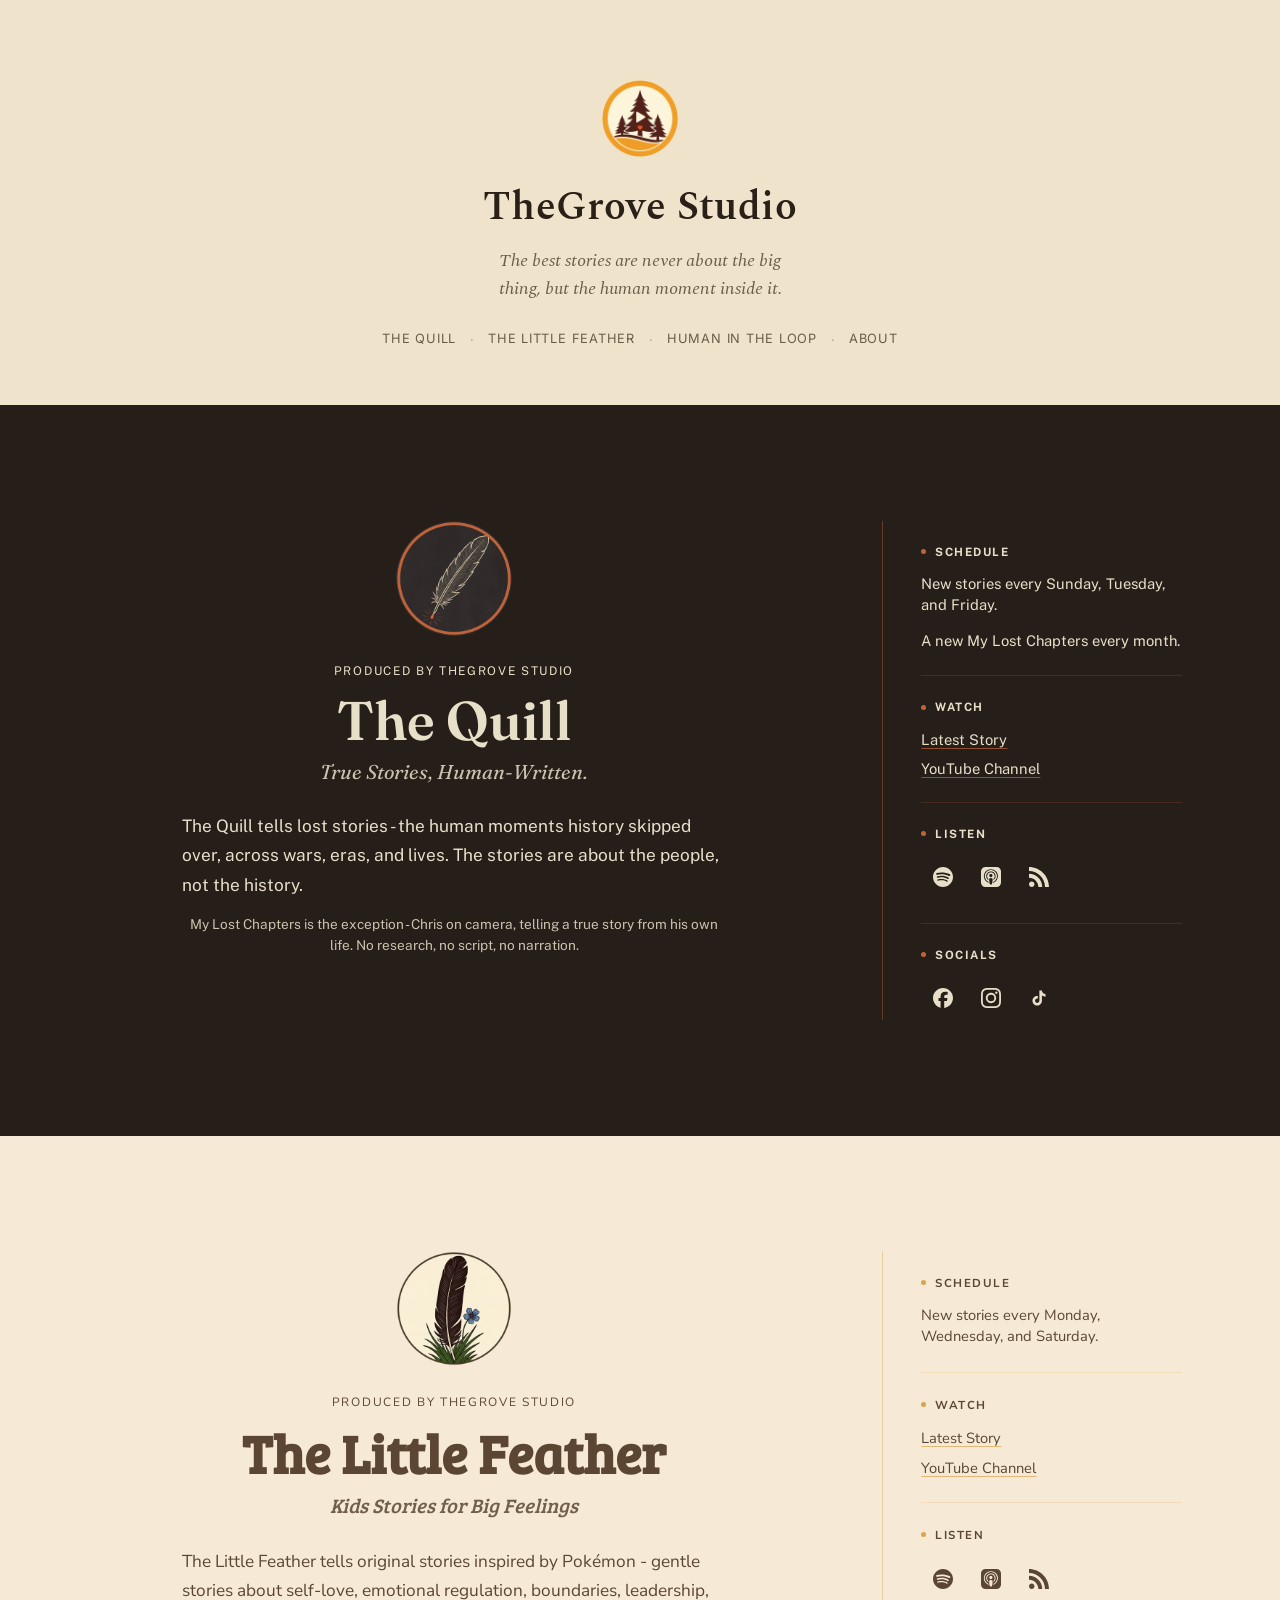
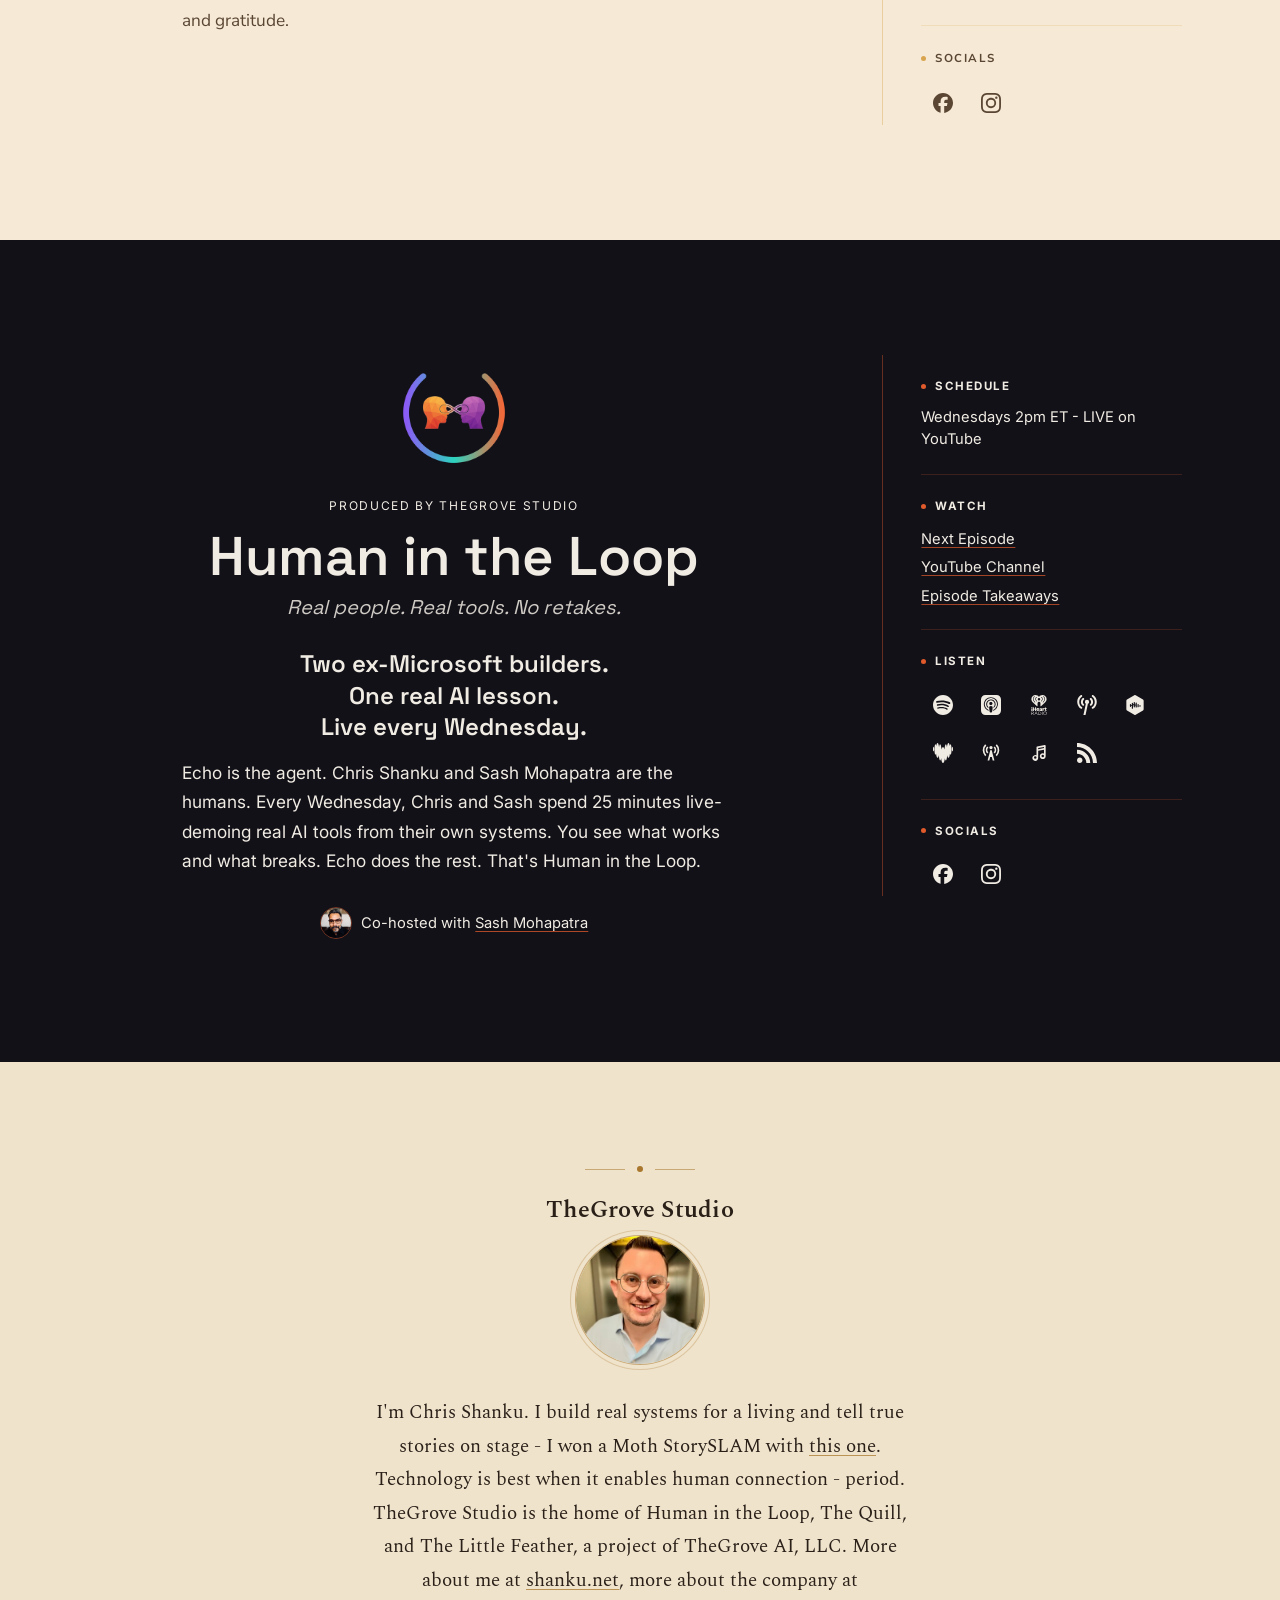
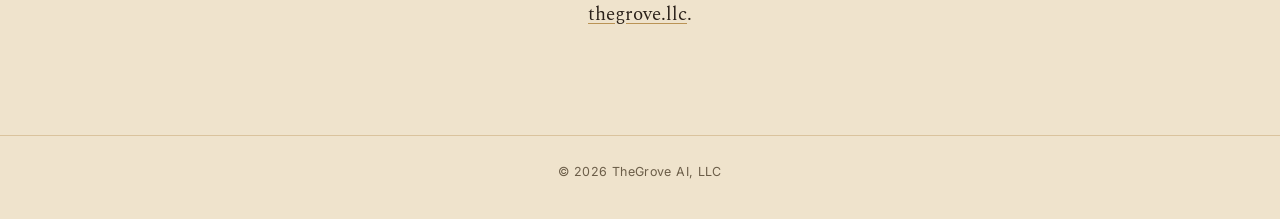
==== index.html @ 8dbd6f95 "fix: resolve every path correctly on both hosts, and 404 when nothing matches Cloudflare Pages answe" ====
<!doctype html>
<!--
  GENERATED FILE - DO NOT EDIT DIRECTLY.
  Source of truth is content/channels.json + content/icons.json + css/.
  Regenerate with:  python3 scripts/render.py
  Hand edits here are silently destroyed on the next generator run.
-->
<html lang="en">
<head>
<meta charset="UTF-8">
<title>TheGrove Studio</title>
<link rel="canonical" href="https://thegrove.media/">
<meta name="description" content="TheGrove Studio - The Quill, The Little Feather, and Human in the Loop.">
<meta name="viewport" content="width=device-width, initial-scale=1">
<meta property="og:title" content="TheGrove Studio">
<meta property="og:description" content="TheGrove Studio - The Quill, The Little Feather, and Human in the Loop.">
<meta property="og:image" content="https://thegrove.media/assets/og-image.png">
<meta property="og:url" content="https://thegrove.media/">
<meta property="og:type" content="website">
<meta name="twitter:card" content="summary_large_image">
<meta name="twitter:image" content="https://thegrove.media/assets/og-image.png">
<meta name="x-thegrove-media-source-sha256" content="802b47bfc1ca21426bce5581ca80a7a4dd0de98b0e58695c48193664c63eefb7">
<link rel="icon" type="image/png" href="assets/thegrove-media-badge.png?v=755b16ef">
<link rel="preconnect" href="https://fonts.googleapis.com">
<link rel="preconnect" href="https://fonts.gstatic.com" crossorigin>
<link href="https://fonts.googleapis.com/css2?family=Fraunces:ital,opsz,wght@0,9..144,400;0,9..144,500;0,9..144,600;1,9..144,400&family=Public+Sans:wght@400;500;600&family=Bree+Serif&family=Nunito+Sans:wght@400;600;700&family=Space+Grotesk:wght@400;500;600;700&family=Inter:wght@400;500;600&family=Spectral:ital,wght@0,400;0,500;0,600;1,400;1,500&display=swap" rel="stylesheet">
<link rel="stylesheet" href="css/tokens.css?v=ec3cfaac">
<link rel="stylesheet" href="css/site.css?v=0ee4868e">
</head>
<body>

<a class="skip-link" href="#the-quill">Skip to shows</a>
<div class="page">
  <header class="masthead">
    <div class="masthead-inner">
      <img class="badge" src="assets/thegrove-media-badge.png?v=755b16ef" alt="TheGrove Studio badge" width="84" height="84" loading="eager">
      <h1 class="wordmark">TheGrove Studio</h1>
      <p class="studio-tagline">The best stories are never about the big thing, but the human moment inside it.</p>
      <nav class="masthead-nav" aria-label="Shows on this page">
        <a href="#the-quill">The Quill</a><span aria-hidden="true">&middot;</span><a href="#the-little-feather">The Little Feather</a><span aria-hidden="true">&middot;</span><a href="#human-in-the-loop">Human in the Loop</a><span aria-hidden="true">&middot;</span><a href="#about">About</a>
      </nav>
    </div>
  </header>
  <main>
<svg aria-hidden="true" style="position:absolute;width:0;height:0;overflow:hidden;" focusable="false">
  <symbol id="icon-spotify" viewBox="0 0 24 24"><path d="M12 0C5.4 0 0 5.4 0 12s5.4 12 12 12 12-5.4 12-12S18.66 0 12 0zm5.521 17.34c-.24.359-.66.48-1.021.24-2.82-1.74-6.36-2.101-10.561-1.141-.418.122-.779-.179-.899-.539-.12-.421.18-.78.54-.9 4.56-1.021 8.52-.6 11.64 1.32.42.18.479.659.301 1.02zm1.44-3.3c-.301.42-.841.6-1.262.3-3.239-1.98-8.159-2.58-11.939-1.38-.479.12-1.02-.12-1.14-.6-.12-.48.12-1.021.6-1.141C9.6 9.9 15 10.561 18.72 12.84c.361.181.54.78.241 1.2zm.12-3.36C15.24 8.4 8.82 8.16 5.16 9.301c-.6.179-1.2-.181-1.38-.721-.18-.601.18-1.2.72-1.381 4.26-1.26 11.28-1.02 15.721 1.621.539.3.719 1.02.419 1.56-.299.421-1.02.599-1.559.3z"/></symbol>
  <symbol id="icon-apple-podcasts" viewBox="0 0 24 24"><path d="M5.34 0A5.328 5.328 0 000 5.34v13.32A5.328 5.328 0 005.34 24h13.32A5.328 5.328 0 0024 18.66V5.34A5.328 5.328 0 0018.66 0zm6.525 2.568c2.336 0 4.448.902 6.056 2.587 1.224 1.272 1.912 2.619 2.264 4.392.12.59.12 2.2.007 2.864a8.506 8.506 0 01-3.24 5.296c-.608.46-2.096 1.261-2.336 1.261-.088 0-.096-.091-.056-.46.072-.592.144-.715.48-.856.536-.224 1.448-.874 2.008-1.435a7.644 7.644 0 002.008-3.536c.208-.824.184-2.656-.048-3.504-.728-2.696-2.928-4.792-5.624-5.352-.784-.16-2.208-.16-3 0-2.728.56-4.984 2.76-5.672 5.528-.184.752-.184 2.584 0 3.336.456 1.832 1.64 3.512 3.192 4.512.304.2.672.408.824.472.336.144.408.264.472.856.04.36.03.464-.056.464-.056 0-.464-.176-.896-.384l-.04-.03c-2.472-1.216-4.056-3.274-4.632-6.012-.144-.706-.168-2.392-.03-3.04.36-1.74 1.048-3.1 2.192-4.304 1.648-1.737 3.768-2.656 6.128-2.656zm.134 2.81c.409.004.803.04 1.106.106 2.784.62 4.76 3.408 4.376 6.174-.152 1.114-.536 2.03-1.216 2.88-.336.43-1.152 1.15-1.296 1.15-.023 0-.048-.272-.048-.603v-.605l.416-.496c1.568-1.878 1.456-4.502-.256-6.224-.664-.67-1.432-1.064-2.424-1.246-.64-.118-.776-.118-1.448-.008-1.02.167-1.81.562-2.512 1.256-1.72 1.704-1.832 4.342-.264 6.222l.413.496v.608c0 .336-.027.608-.06.608-.03 0-.264-.16-.512-.36l-.034-.011c-.832-.664-1.568-1.842-1.872-2.997-.184-.698-.184-2.024.008-2.72.504-1.878 1.888-3.335 3.808-4.019.41-.145 1.133-.22 1.814-.211zm-.13 2.99c.31 0 .62.06.844.178.488.253.888.745 1.04 1.259.464 1.578-1.208 2.96-2.72 2.254h-.015c-.712-.331-1.096-.956-1.104-1.77 0-.733.408-1.371 1.112-1.745.224-.117.534-.176.844-.176zm-.011 4.728c.988-.004 1.706.349 1.97.97.198.464.124 1.932-.218 4.302-.232 1.656-.36 2.074-.68 2.356-.44.39-1.064.498-1.656.288h-.003c-.716-.257-.87-.605-1.164-2.644-.341-2.37-.416-3.838-.218-4.302.262-.616.974-.966 1.97-.97z"/></symbol>
  <symbol id="icon-iheartradio" viewBox="0 0 24 24"><path d="M4.403 21.983c.597 0 1.023-.306 1.023-.817v-.012c0-.489-.375-.784-1.017-.784H3.182v1.613zm-1.67-1.8c0-.125.102-.228.221-.228h1.489c.488 0 .88.148 1.13.398.193.193.307.472.307.784v.011c0 .654-.443 1.034-1.062 1.154l.988 1.272c.046.051.074.102.074.164 0 .12-.114.222-.227.222-.091 0-.16-.05-.21-.12l-1.12-1.453H3.183v1.346a.228.228 0 01-.228.227.227.227 0 01-.221-.227v-3.55m6.674 2.29l-.914-2.035-.915 2.034zm-2.812 1.164l1.614-3.528c.056-.125.142-.2.284-.2h.022c.137 0 .228.075.279.2l1.613 3.522a.31.31 0 01.029.113c0 .12-.097.216-.216.216-.108 0-.182-.074-.222-.165l-.415-.914H7.402l-.415.926c-.04.097-.113.153-.216.153a.204.204 0 01-.204-.204.26.26 0 01.028-.12m6.078-.118c1.005 0 1.647-.682 1.647-1.563v-.011c0-.88-.642-1.574-1.647-1.574h-.932v3.148zm-1.38-3.335c0-.125.102-.228.221-.228h1.16c1.249 0 2.112.858 2.112 1.977v.012c0 1.119-.863 1.988-2.113 1.988h-1.159a.226.226 0 01-.221-.227v-3.522m4.481-.029c0-.124.103-.227.222-.227.125 0 .227.103.227.227v3.579a.228.228 0 01-.227.227.227.227 0 01-.222-.227v-3.579m5.027 1.801v-.011c0-.904-.659-1.642-1.568-1.642s-1.556.727-1.556 1.63v.012c0 .903.659 1.642 1.567 1.642.91 0 1.557-.728 1.557-1.631zm-3.59 0v-.011c0-1.097.824-2.057 2.033-2.057 1.21 0 2.023.949 2.023 2.045v.012c0 1.096-.824 2.056-2.034 2.056s-2.022-.949-2.022-2.045m2.03-17.192c0 1.397-.754 2.773-2.242 4.092a.345.345 0 01-.458-.517c1.333-1.182 2.01-2.385 2.01-3.575v-.016c0-.966-.606-2.103-1.38-2.588a.345.345 0 11.367-.586c.97.61 1.703 1.974 1.703 3.174zM14.76 7.677a.345.345 0 11-.337-.602c.799-.448 1.336-1.318 1.339-2.167a2.096 2.096 0 00-1.124-1.855.345.345 0 11.321-.611 2.785 2.785 0 011.493 2.46v.011c-.004 1.09-.683 2.199-1.692 2.764zm-2.772-1.015a1.498 1.498 0 11.001-2.997 1.498 1.498 0 01-.001 2.997zm-2.303.882a.345.345 0 01-.47.133c-1.009-.565-1.688-1.674-1.692-2.764v-.01a2.785 2.785 0 011.493-2.461.346.346 0 01.321.611 2.096 2.096 0 00-1.124 1.855c.003.849.54 1.719 1.34 2.166a.345.345 0 01.132.47zM7.464 8.825a.344.344 0 01-.488.03C5.49 7.536 4.734 6.16 4.734 4.763v-.016c0-1.2.732-2.564 1.703-3.174a.346.346 0 01.367.586c-.774.485-1.38 1.622-1.38 2.588v.016c0 1.19.677 2.393 2.01 3.575a.345.345 0 01.03.487zM16.152 0c-1.727 0-3.27.915-4.164 2.252C11.094.915 9.55 0 7.823 0A4.982 4.982 0 002.84 4.983c0 1.746 1.106 3.005 2.261 4.17l4.518 4.272a.371.371 0 00.626-.27V9.827c0-.963.78-1.743 1.743-1.745a1.745 1.745 0 011.742 1.745v3.328c0 .326.39.493.626.27l4.518-4.272c1.155-1.165 2.261-2.424 2.261-4.17A4.982 4.982 0 0016.152 0M4.582 14.766h1.194v1.612h1.532v-1.612H8.5v4.307H7.308v-1.637H5.776v1.637H4.582v-4.307m6.527 2.353a.563.563 0 00-.578-.587c-.308 0-.55.238-.578.587zm-2.264.305v-.012c0-.972.696-1.741 1.68-1.741 1.15 0 1.68.842 1.68 1.82 0 .075 0 .16-.007.24H9.971c.093.364.357.549.72.549.277 0 .498-.105.738-.34l.647.536c-.32.406-.782.677-1.447.677-1.045 0-1.784-.695-1.784-1.729m7.29-1.68h1.17v.67c.19-.454.498-.75 1.051-.725v1.23h-.098c-.609 0-.954.351-.954 1.12v1.034h-1.168v-3.329m2.95 2.295v-1.353h-.393v-.942h.393v-.842h1.17v.842h.775v.942h-.775v1.126c0 .234.105.332.32.332.153 0 .301-.043.442-.11v.916c-.209.117-.485.19-.812.19-.7 0-1.12-.307-1.12-1.1m-15.65-3.584a.62.62 0 100 1.24.62.62 0 000-1.24m10.502 3.952c-.303.013-.483-.161-.483-.371 0-.203.16-.307.454-.307h.667v.036c-.004.137-.06.617-.638.642zm1.746-1.008c0-1.033-.739-1.729-1.784-1.729-.665 0-1.126.271-1.447.677l.647.536c.24-.234.461-.34.738-.34.359 0 .621.182.716.537l.001.025-.77.003c-.956.013-1.458.37-1.458 1.045 0 .65.464.999 1.262.999.432 0 .764-.17.987-.401v.32h1.106v-1.628l.002-.032V17.4M3.458 15.99h-.043a.61.61 0 00-.61.61v2.474h1.263v-2.474a.61.61 0 00-.61-.61"/></symbol>
  <symbol id="icon-podcast-index" viewBox="0 0 24 24"><path d="M5.0056.0056c-.2362.0208-.4667.1034-.6462.2366C1.7274 2.2537.1728 4.9759.2924 8.289c.1197 3.1949 1.6743 6.2709 4.067 8.0458.2393.1183.4795.2366.7188.2366.3589 0 .7172-.1182.9564-.4732.4786-.5917.3594-1.3013-.2388-1.6563-1.9142-1.3016-3.1105-3.7863-3.1105-6.1529 0-2.4848 1.0767-4.6157 3.1105-6.154.5982-.355.5977-1.183.2388-1.6562-.2243-.3698-.6353-.508-1.029-.4732Zm13.7533 0c-.314.0295-.613.1774-.7924.4732-.3589.4733-.3593 1.3012.2389 1.6562 2.0338 1.5383 3.1105 3.6692 3.1105 6.154 0 2.3666-1.1964 4.8513-3.1105 6.153-.5982.355-.7174 1.0645-.2389 1.6562.2393.355.5987.4732.9576.4732.2393 0 .4784-.1183.7176-.2366 2.5124-1.775 4.067-4.851 4.067-8.0458.1077-3.3131-1.435-6.0353-4.067-8.0468-.2392-.1775-.5687-.2662-.8828-.2366ZM16.4944 3.558c-.3065.0118-.609.1395-.8303.3761-.4546.4733-.4183 1.2307.0602 1.6686 1.5314 1.408 1.6627 3.7978-.0122 5.3716-.4666.4615-.4904 1.2075-.0357 1.6808.4546.4733 1.2078.4965 1.6863.0469 2.7158-2.5559 2.4881-6.5196-.0122-8.827-.2393-.2248-.5495-.3288-.856-.317zm-8.9933.0067c-.305-.0118-.6167.0914-.856.3103-2.5004 2.3074-2.7269 6.2711-.0111 8.827.4785.4496 1.2317.4264 1.6863-.0469.4547-.4733.4306-1.2189-.048-1.6685-1.6749-1.5738-1.5316-3.9647-.0122-5.3728.4785-.4496.5148-1.194.0602-1.6674-.2153-.2426-.514-.3699-.8192-.3817Zm4.499 2.1496a2.5714 2.5714 0 0 0-2.5715 2.5714 2.5714 2.5714 0 0 0 1.193 2.1696L7.7144 24h2.5246l2.8772-13.4018a2.5714 2.5714 0 0 0 1.4553-2.3125A2.5714 2.5714 0 0 0 12 5.7143Z"/></symbol>
  <symbol id="icon-castbox" viewBox="0 0 24 24"><path d="M12 0c-.29 0-.58.068-.812.206L2.417 5.392c-.46.272-.804.875-.804 1.408v10.4c0 .533.344 1.135.804 1.407l8.77 5.187c.465.275 1.162.275 1.626 0l8.77-5.187c.46-.272.804-.874.804-1.407V6.8c0-.533-.344-1.136-.804-1.408L12.813.206A1.618 1.618 0 0012 0zm-.85 8.304c.394 0 .714.303.714.676v2.224c0 .207.191.375.427.375s.428-.168.428-.375V9.57c0-.373.32-.675.713-.675.394 0 .712.302.712.675v4.713c0 .374-.318.676-.712.676-.394 0-.713-.302-.713-.676v-1.31c0-.206-.192-.374-.428-.374s-.427.168-.427.374v1.226c0 .374-.32.676-.713.676-.394 0-.713-.302-.713-.676v-1.667c0-.207-.192-.375-.428-.375-.235 0-.427.168-.427.375v3.31c0 .373-.319.676-.712.676-.394 0-.713-.303-.713-.676v-2.427c0-.206-.191-.374-.428-.374-.235 0-.427.168-.427.374v.178a.71.71 0 01-.712.708.71.71 0 01-.713-.708v-2.123a.71.71 0 01.713-.708.71.71 0 01.712.708v.178c0 .206.192.373.427.373.237 0 .428-.167.428-.373v-1.53c0-.374.32-.676.713-.676.393 0 .712.303.712.676v.646c0 .206.192.374.427.374.236 0 .428-.168.428-.374V8.98c0-.373.319-.676.713-.676zm4.562 2.416c.393 0 .713.302.713.676v2.691c0 .374-.32.676-.713.676-.394 0-.712-.303-.712-.676v-2.691c0-.374.319-.676.712-.676zm2.28 1.368c.395 0 .713.303.713.676v.67c0 .374-.318.676-.712.676-.394 0-.713-.302-.713-.675v-.67c0-.374.32-.677.713-.677Z"/></symbol>
  <symbol id="icon-deezer" viewBox="0 0 24 24"><path d="M.693 10.024c.381 0 .693-1.256.693-2.807 0-1.55-.312-2.807-.693-2.807C.312 4.41 0 5.666 0 7.217s.312 2.808.693 2.808ZM21.038 1.56c-.364 0-.684.805-.91 2.096C19.765 1.446 19.184 0 18.526 0c-.78 0-1.464 2.036-1.784 5-.312-2.158-.788-3.536-1.325-3.536-.745 0-1.386 2.704-1.62 6.472-.442-1.932-1.083-3.145-1.793-3.145s-1.35 1.213-1.793 3.145c-.242-3.76-.874-6.463-1.628-6.463-.537 0-1.013 1.378-1.325 3.535C6.938 2.036 6.262 0 5.474 0c-.658 0-1.247 1.447-1.602 3.665-.217-1.291-.546-2.105-.91-2.105-.675 0-1.221 2.807-1.221 6.272 0 3.466.546 6.273 1.221 6.273.277 0 .537-.476.736-1.273.32 2.928.996 4.938 1.776 4.938.606 0 1.143-1.204 1.507-3.11.251 3.622.875 6.195 1.602 6.195.46 0 .875-1.023 1.187-2.677C10.142 21.6 11 24 12.004 24c1.005 0 1.863-2.4 2.235-5.822.312 1.654.727 2.677 1.186 2.677.728 0 1.352-2.573 1.603-6.195.364 1.906.9 3.11 1.507 3.11.78 0 1.455-2.01 1.775-4.938.208.797.46 1.273.737 1.273.675 0 1.22-2.807 1.22-6.273-.008-3.457-.553-6.272-1.23-6.272ZM23.307 10.024c.381 0 .693-1.256.693-2.807 0-1.55-.312-2.807-.693-2.807-.381 0-.693 1.256-.693 2.807s.312 2.808.693 2.808Z"/></symbol>
  <symbol id="icon-rss" viewBox="0 0 24 24"><path d="M19.199 24C19.199 13.467 10.533 4.8 0 4.8V0c13.165 0 24 10.835 24 24h-4.801zM3.291 17.415c1.814 0 3.293 1.479 3.293 3.295 0 1.813-1.485 3.29-3.301 3.29C1.47 24 0 22.526 0 20.71s1.475-3.294 3.291-3.295zM15.909 24h-4.665c0-6.169-5.075-11.245-11.244-11.245V8.09c8.727 0 15.909 7.184 15.909 15.91z"/></symbol>
  <symbol id="icon-facebook" viewBox="0 0 24 24"><path d="M9.101 23.691v-7.98H6.627v-3.667h2.474v-1.58c0-4.085 1.848-5.978 5.858-5.978.401 0 .955.042 1.468.103a8.68 8.68 0 0 1 1.141.195v3.325a8.623 8.623 0 0 0-.653-.036 26.805 26.805 0 0 0-.733-.009c-.707 0-1.259.096-1.675.309a1.686 1.686 0 0 0-.679.622c-.258.42-.374.995-.374 1.752v1.297h3.919l-.386 2.103-.287 1.564h-3.246v8.245C19.396 23.238 24 18.179 24 12.044c0-6.627-5.373-12-12-12s-12 5.373-12 12c0 5.628 3.874 10.35 9.101 11.647Z"/></symbol>
  <symbol id="icon-instagram" viewBox="0 0 24 24"><path d="M7.0301.084c-1.2768.0602-2.1487.264-2.911.5634-.7888.3075-1.4575.72-2.1228 1.3877-.6652.6677-1.075 1.3368-1.3802 2.127-.2954.7638-.4956 1.6365-.552 2.914-.0564 1.2775-.0689 1.6882-.0626 4.947.0062 3.2586.0206 3.6671.0825 4.9473.061 1.2765.264 2.1482.5635 2.9107.308.7889.72 1.4573 1.388 2.1228.6679.6655 1.3365 1.0743 2.1285 1.38.7632.295 1.6361.4961 2.9134.552 1.2773.056 1.6884.069 4.9462.0627 3.2578-.0062 3.668-.0207 4.9478-.0814 1.28-.0607 2.147-.2652 2.9098-.5633.7889-.3086 1.4578-.72 2.1228-1.3881.665-.6682 1.0745-1.3378 1.3795-2.1284.2957-.7632.4966-1.636.552-2.9124.056-1.2809.0692-1.6898.063-4.948-.0063-3.2583-.021-3.6668-.0817-4.9465-.0607-1.2797-.264-2.1487-.5633-2.9117-.3084-.7889-.72-1.4568-1.3876-2.1228C21.2982 1.33 20.628.9208 19.8378.6165 19.074.321 18.2017.1197 16.9244.0645 15.6471.0093 15.236-.005 11.977.0014 8.718.0076 8.31.0215 7.0301.0839m.1402 21.6932c-1.17-.0509-1.8053-.2453-2.2287-.408-.5606-.216-.96-.4771-1.3819-.895-.422-.4178-.6811-.8186-.9-1.378-.1644-.4234-.3624-1.058-.4171-2.228-.0595-1.2645-.072-1.6442-.079-4.848-.007-3.2037.0053-3.583.0607-4.848.05-1.169.2456-1.805.408-2.2282.216-.5613.4762-.96.895-1.3816.4188-.4217.8184-.6814 1.3783-.9003.423-.1651 1.0575-.3614 2.227-.4171 1.2655-.06 1.6447-.072 4.848-.079 3.2033-.007 3.5835.005 4.8495.0608 1.169.0508 1.8053.2445 2.228.408.5608.216.96.4754 1.3816.895.4217.4194.6816.8176.9005 1.3787.1653.4217.3617 1.056.4169 2.2263.0602 1.2655.0739 1.645.0796 4.848.0058 3.203-.0055 3.5834-.061 4.848-.051 1.17-.245 1.8055-.408 2.2294-.216.5604-.4763.96-.8954 1.3814-.419.4215-.8181.6811-1.3783.9-.4224.1649-1.0577.3617-2.2262.4174-1.2656.0595-1.6448.072-4.8493.079-3.2045.007-3.5825-.006-4.848-.0608M16.953 5.5864A1.44 1.44 0 1 0 18.39 4.144a1.44 1.44 0 0 0-1.437 1.4424M5.8385 12.012c.0067 3.4032 2.7706 6.1557 6.173 6.1493 3.4026-.0065 6.157-2.7701 6.1506-6.1733-.0065-3.4032-2.771-6.1565-6.174-6.1498-3.403.0067-6.156 2.771-6.1496 6.1738M8 12.0077a4 4 0 1 1 4.008 3.9921A3.9996 3.9996 0 0 1 8 12.0077"/></symbol>
  <symbol id="icon-youtube" viewBox="0 0 24 24"><path d="M23.498 6.186a3.016 3.016 0 0 0-2.122-2.136C19.505 3.545 12 3.545 12 3.545s-7.505 0-9.377.505A3.017 3.017 0 0 0 .502 6.186C0 8.07 0 12 0 12s0 3.93.502 5.814a3.016 3.016 0 0 0 2.122 2.136c1.871.505 9.376.505 9.376.505s7.505 0 9.377-.505a3.015 3.015 0 0 0 2.122-2.136C24 15.93 24 12 24 12s0-3.93-.502-5.814zM9.545 15.568V8.432L15.818 12l-6.273 3.568z"/></symbol>
  <symbol id="icon-linkedin" viewBox="0 0 24 24"><path d="M20.447 20.452h-3.554v-5.569c0-1.328-.027-3.037-1.852-3.037-1.853 0-2.136 1.445-2.136 2.939v5.667H9.351V9h3.414v1.561h.046c.477-.9 1.637-1.85 3.37-1.85 3.601 0 4.267 2.37 4.267 5.455v6.286zM5.337 7.433c-1.144 0-2.063-.926-2.063-2.065 0-1.138.92-2.063 2.063-2.063 1.14 0 2.064.925 2.064 2.063 0 1.139-.925 2.065-2.064 2.065zm1.782 13.019H3.555V9h3.564v11.452zM22.225 0H1.771C.792 0 0 .774 0 1.729v20.542C0 23.227.792 24 1.771 24h20.451C23.2 24 24 23.227 24 22.271V1.729C24 .774 23.2 0 22.222 0h.003z"/></symbol>
  <symbol id="icon-tunein" viewBox="0 0 24 24"><path d="M12 7.5a2 2 0 100-4 2 2 0 000 4zm-1.1 2.02L7.9 21h2.08l1.02-4.2h2l1.02 4.2h2.08l-3-11.48a2 2 0 00-1.1-1.3 2 2 0 00-1.1 1.3zM6.4 3.05 4.98 1.63a10 10 0 000 14.14L6.4 14.35a8 8 0 010-11.3zm11.2 0a8 8 0 010 11.3l1.42 1.42a10 10 0 000-14.14zM8.87 5.52 7.45 4.1a6 6 0 000 8.48l1.42-1.42a4 4 0 010-5.64zm6.26 0a4 4 0 010 5.64l1.42 1.42a6 6 0 000-8.48z"/></symbol>
  <symbol id="icon-amazon-music" viewBox="0 0 24 24"><path d="M20 3.5a1 1 0 00-1.2-.98l-9 1.8A1 1 0 009 5.3v9.53A3.5 3.5 0 1011 17.5V9.42l7-1.4v4.66a3.5 3.5 0 101.99 3.15L20 3.5zM7.5 19a1.5 1.5 0 110-3 1.5 1.5 0 010 3zm9-2a1.5 1.5 0 110-3 1.5 1.5 0 010 3zM11 7.38V6.12l7-1.4v1.26l-7 1.4z"/></symbol>
  <symbol id="icon-tiktok" viewBox="0 0 24 24"><path d="M16.6 5.82s.51.5 0 0A4.278 4.278 0 0 1 15.54 3h-3.09v12.4a2.592 2.592 0 0 1-2.59 2.5c-1.42 0-2.6-1.16-2.6-2.6c0-1.72 1.66-3.01 3.37-2.48V9.66c-3.45-.46-6.47 2.22-6.47 5.64c0 3.33 2.76 5.7 5.69 5.7c3.14 0 5.69-2.55 5.69-5.7V9.01a7.35 7.35 0 0 0 4.3 1.38V7.3s-1.88.09-3.24-1.48z"/></symbol>
</svg>
    <div class="stack">
      <section id="the-quill" class="show" style="--field:#251E19; --ink:#E8DFC9; --accent:#C2643A; --accent-rgb:194,100,58; --display:'Fraunces',serif; --body-font:'Public Sans',sans-serif;">
        <div class="chapter-inner">
          <input type="checkbox" id="disc-the-quill" class="disc">
          <div class="chapter-grid">
            <div class="chapter-main">
              <label for="disc-the-quill" class="opener">
                <span class="mark-wrap" aria-hidden="true"><img class="mark" src="assets/marks/quill-circle.png?v=d57b4d7e" alt="" width="116" height="116" loading="lazy"></span>
                <span class="eyebrow">Produced by TheGrove Studio</span>
                <span class="opener-text">
                  <span class="tile-name" role="heading" aria-level="2">The Quill</span>
                  <span class="tile-tagline">True Stories, Human-Written.</span>
                </span>
                <svg class="chevron" viewBox="0 0 20 20" fill="none" aria-hidden="true"><path d="M5 7.5 10 12.5 15 7.5" stroke="currentColor" stroke-width="1.8" stroke-linecap="round" stroke-linejoin="round"/></svg>
              </label>
              <div class="panel">
                <p class="chapter-blurb">The Quill tells lost stories - the human moments history skipped over, across wars, eras, and lives. The stories are about the people, not the history.</p><p class="extra-line">My Lost Chapters is the exception - Chris on camera, telling a true story from his own life. No research, no script, no narration.</p>
              </div>
            </div>
            <aside class="sidebar" aria-label="The Quill - schedule and links">
              <div class="sidebar-block"><h3 class="sidebar-label"><span class="dot" aria-hidden="true"></span>Schedule</h3><div class="cadence-entry"><p class="cadence-display">New stories every Sunday, Tuesday, and Friday.</p></div>
<div class="cadence-entry"><p class="cadence-display">A new My Lost Chapters every month.</p></div></div><div class="sidebar-block"><h3 class="sidebar-label"><span class="dot" aria-hidden="true"></span>Latest Episodes</h3><hr class="latest-rule">
<ul class="latest-list" data-episode-api="https://quill-scheduler.chris-ba5.workers.dev/episodes?show=quill"></ul></div><div class="sidebar-block"><h3 class="sidebar-label"><span class="dot" aria-hidden="true"></span>Watch</h3><ul class="link-list">
<li><a href="https://quill.thegrove.media/WatchLatestStory" target="_blank" rel="noopener noreferrer">Latest Story</a></li>
<li><a href="https://www.youtube.com/@thequill-stories" target="_blank" rel="noopener noreferrer">YouTube Channel</a></li>
</ul></div><div class="sidebar-block"><h3 class="sidebar-label"><span class="dot" aria-hidden="true"></span>Listen</h3><ul class="icon-row">
<li><a class="icon-link" href="https://open.spotify.com/show/033Z9ZjeNm1bOgALYHiYv0" target="_blank" rel="noopener noreferrer" aria-label="Listen on Spotify" title="Spotify"><svg class="icon" viewBox="0 0 24 24"><use href="#icon-spotify"></use></svg></a></li>
<li><a class="icon-link" href="https://podcasts.apple.com/us/podcast/the-quill-%7C-bringing-lost-stories-to-life/id6796899950" target="_blank" rel="noopener noreferrer" aria-label="Listen on Apple Podcasts" title="Apple Podcasts"><svg class="icon" viewBox="0 0 24 24"><use href="#icon-apple-podcasts"></use></svg></a></li>
<li><a class="icon-link" href="https://rss.thequill.ai/tq/podcast.xml" target="_blank" rel="noopener noreferrer" aria-label="Listen on RSS" title="RSS"><svg class="icon" viewBox="0 0 24 24"><use href="#icon-rss"></use></svg></a></li>
</ul></div>
              <div class="sidebar-block"><h3 class="sidebar-label"><span class="dot" aria-hidden="true"></span>Socials</h3>
                <ul class="icon-row">
<li><a class="icon-link" href="https://www.facebook.com/TheQuillTrueStories" target="_blank" rel="noopener noreferrer" aria-label="Follow on Facebook" title="Facebook"><svg class="icon" viewBox="0 0 24 24"><use href="#icon-facebook"></use></svg></a></li>
<li><a class="icon-link" href="https://www.instagram.com/TheQuillTrueStories" target="_blank" rel="noopener noreferrer" aria-label="Follow on Instagram" title="Instagram"><svg class="icon" viewBox="0 0 24 24"><use href="#icon-instagram"></use></svg></a></li>
<li><a class="icon-link" href="https://www.tiktok.com/@thequilltruestories" target="_blank" rel="noopener noreferrer" aria-label="Follow on TikTok" title="TikTok"><svg class="icon" viewBox="0 0 24 24"><use href="#icon-tiktok"></use></svg></a></li>
                </ul>
              </div>
            </aside>
          </div>
        </div>
      </section>
      <section id="the-little-feather" class="show" style="--field:#F6EAD6; --ink:#5A4633; --accent:#D9A44E; --accent-rgb:217,164,78; --display:'Bree Serif',serif; --body-font:'Nunito Sans',sans-serif;">
        <div class="chapter-inner">
          <input type="checkbox" id="disc-the-little-feather" class="disc">
          <div class="chapter-grid">
            <div class="chapter-main">
              <label for="disc-the-little-feather" class="opener">
                <span class="mark-wrap" aria-hidden="true"><img class="mark" src="assets/marks/tlf-asis.png?v=3688c154" alt="" width="116" height="116" loading="lazy"></span>
                <span class="eyebrow">Produced by TheGrove Studio</span>
                <span class="opener-text">
                  <span class="tile-name" role="heading" aria-level="2">The Little Feather</span>
                  <span class="tile-tagline">Kids Stories for Big Feelings</span>
                </span>
                <svg class="chevron" viewBox="0 0 20 20" fill="none" aria-hidden="true"><path d="M5 7.5 10 12.5 15 7.5" stroke="currentColor" stroke-width="1.8" stroke-linecap="round" stroke-linejoin="round"/></svg>
              </label>
              <div class="panel">
                <p class="chapter-blurb">The Little Feather tells original stories inspired by Pokémon - gentle stories about self-love, emotional regulation, boundaries, leadership, and gratitude.</p>
              </div>
            </div>
            <aside class="sidebar" aria-label="The Little Feather - schedule and links">
              <div class="sidebar-block"><h3 class="sidebar-label"><span class="dot" aria-hidden="true"></span>Schedule</h3><div class="cadence-entry"><p class="cadence-display">New stories every Monday, Wednesday, and Saturday.</p></div></div><div class="sidebar-block"><h3 class="sidebar-label"><span class="dot" aria-hidden="true"></span>Watch</h3><ul class="link-list">
<li><a href="https://tlf.thegrove.media/WatchLatestStory" target="_blank" rel="noopener noreferrer">Latest Story</a></li>
<li><a href="https://www.youtube.com/@thelittlefeatherstories" target="_blank" rel="noopener noreferrer">YouTube Channel</a></li>
</ul></div><div class="sidebar-block"><h3 class="sidebar-label"><span class="dot" aria-hidden="true"></span>Listen</h3><ul class="icon-row">
<li><a class="icon-link" href="https://open.spotify.com/show/033Za28dEpdycDW4QES19j" target="_blank" rel="noopener noreferrer" aria-label="Listen on Spotify" title="Spotify"><svg class="icon" viewBox="0 0 24 24"><use href="#icon-spotify"></use></svg></a></li>
<li><a class="icon-link" href="https://podcasts.apple.com/us/podcast/the-little-feather-%7C-short-stories-big-feelings-brave-hearts/id6796899996" target="_blank" rel="noopener noreferrer" aria-label="Listen on Apple Podcasts" title="Apple Podcasts"><svg class="icon" viewBox="0 0 24 24"><use href="#icon-apple-podcasts"></use></svg></a></li>
<li><a class="icon-link" href="https://rss.thequill.ai/tlf/podcast.xml" target="_blank" rel="noopener noreferrer" aria-label="Listen on RSS" title="RSS"><svg class="icon" viewBox="0 0 24 24"><use href="#icon-rss"></use></svg></a></li>
</ul></div>
              <div class="sidebar-block"><h3 class="sidebar-label"><span class="dot" aria-hidden="true"></span>Socials</h3>
                <ul class="icon-row">
<li><a class="icon-link" href="https://www.facebook.com/TheLittleFeatherStories" target="_blank" rel="noopener noreferrer" aria-label="Follow on Facebook" title="Facebook"><svg class="icon" viewBox="0 0 24 24"><use href="#icon-facebook"></use></svg></a></li>
<li><a class="icon-link" href="https://www.instagram.com/TheLittleFeatherStories" target="_blank" rel="noopener noreferrer" aria-label="Follow on Instagram" title="Instagram"><svg class="icon" viewBox="0 0 24 24"><use href="#icon-instagram"></use></svg></a></li>
                </ul>
              </div>
            </aside>
          </div>
        </div>
      </section>
      <section id="human-in-the-loop" class="show" style="--field:#121118; --ink:#F0EBE3; --accent:#E05A2B; --accent-rgb:224,90,43; --display:'Space Grotesk',serif; --body-font:'Inter',sans-serif;">
        <div class="chapter-inner">
          <input type="checkbox" id="disc-human-in-the-loop" class="disc">
          <div class="chapter-grid">
            <div class="chapter-main">
              <label for="disc-human-in-the-loop" class="opener">
                <span class="mark-wrap" aria-hidden="true"><img class="mark" src="assets/marks/hitl-circle.png?v=dd7a7f67" alt="" width="116" height="116" loading="lazy"></span>
                <span class="eyebrow">Produced by TheGrove Studio</span>
                <span class="opener-text">
                  <span class="tile-name" role="heading" aria-level="2">Human in the Loop</span>
                  <span class="tile-tagline">Real people. Real tools. No retakes.</span>
                </span>
                <svg class="chevron" viewBox="0 0 20 20" fill="none" aria-hidden="true"><path d="M5 7.5 10 12.5 15 7.5" stroke="currentColor" stroke-width="1.8" stroke-linecap="round" stroke-linejoin="round"/></svg>
              </label>
              <div class="panel">
                <div class="lead-lines"><p>Two ex-Microsoft builders.</p>
<p>One real AI lesson.</p>
<p>Live every Wednesday.</p></div><p class="chapter-blurb">Echo is the agent. Chris Shanku and Sash Mohapatra are the humans. Every Wednesday, Chris and Sash spend 25 minutes live-demoing real AI tools from their own systems. You see what works and what breaks. Echo does the rest. That&#x27;s Human in the Loop.</p><div class="cohost-credit"><img class="cohost-photo" src="assets/sash-photo.jpg?v=d83653c8" alt="Photo of Sash Mohapatra" width="32" height="32" loading="lazy"><p>Co-hosted with <a href="https://buildwithsash.com" target="_blank" rel="noopener noreferrer">Sash Mohapatra</a></p></div>
              </div>
            </div>
            <aside class="sidebar" aria-label="Human in the Loop - schedule and links">
              <div class="sidebar-block"><h3 class="sidebar-label"><span class="dot" aria-hidden="true"></span>Schedule</h3><div class="cadence-entry"><p class="cadence-display">Wednesdays 2pm ET - LIVE on YouTube</p></div></div><div class="sidebar-block"><h3 class="sidebar-label"><span class="dot" aria-hidden="true"></span>Watch</h3><ul class="link-list">
<li><a href="https://humanintheloop.stream/live" target="_blank" rel="noopener noreferrer">Next Episode</a></li>
<li><a href="https://www.youtube.com/@humanintheloop.stream" target="_blank" rel="noopener noreferrer">YouTube Channel</a></li>
<li><a href="https://humanintheloop.stream/#resources" target="_blank" rel="noopener noreferrer">Episode Takeaways</a></li>
</ul></div><div class="sidebar-block"><h3 class="sidebar-label"><span class="dot" aria-hidden="true"></span>Listen</h3><ul class="icon-row">
<li><a class="icon-link" href="https://open.spotify.com/show/033YvenGJeBSMXduvMmbDv" target="_blank" rel="noopener noreferrer" aria-label="Listen on Spotify" title="Spotify"><svg class="icon" viewBox="0 0 24 24"><use href="#icon-spotify"></use></svg></a></li>
<li><a class="icon-link" href="https://podcasts.apple.com/us/podcast/human-in-the-loop-two-ex-microsoft-builders-on-ai/id6796360726" target="_blank" rel="noopener noreferrer" aria-label="Listen on Apple Podcasts" title="Apple Podcasts"><svg class="icon" viewBox="0 0 24 24"><use href="#icon-apple-podcasts"></use></svg></a></li>
<li><a class="icon-link" href="https://www.iheart.com/podcast/269-human-in-the-loop-two-ex-m-339927018" target="_blank" rel="noopener noreferrer" aria-label="Listen on iHeartRadio" title="iHeartRadio"><svg class="icon" viewBox="0 0 24 24"><use href="#icon-iheartradio"></use></svg></a></li>
<li><a class="icon-link" href="https://podcastindex.org/podcast/7975515" target="_blank" rel="noopener noreferrer" aria-label="Listen on Podcast Index" title="Podcast Index"><svg class="icon" viewBox="0 0 24 24"><use href="#icon-podcast-index"></use></svg></a></li>
<li><a class="icon-link" href="https://castbox.fm/vh/7339793" target="_blank" rel="noopener noreferrer" aria-label="Listen on Castbox" title="Castbox"><svg class="icon" viewBox="0 0 24 24"><use href="#icon-castbox"></use></svg></a></li>
<li><a class="icon-link" href="https://link.deezer.com/s/33YwdkXk0GoN151KVHG7k" target="_blank" rel="noopener noreferrer" aria-label="Listen on Deezer" title="Deezer"><svg class="icon" viewBox="0 0 24 24"><use href="#icon-deezer"></use></svg></a></li>
<li><a class="icon-link" href="https://tunein.com/podcasts/Technology-Podcasts/Human-in-the-Loop-Two-Ex-Microsoft-Builders-on-AI-p4771723/" target="_blank" rel="noopener noreferrer" aria-label="Listen on TuneIn (generic placeholder icon, not an official logo)" title="TuneIn (generic icon)"><svg class="icon" viewBox="0 0 24 24"><use href="#icon-tunein"></use></svg></a></li>
<li><a class="icon-link" href="https://music.amazon.com/podcasts/78d86395-5c08-4e61-abe1-534b371172c7/human-in-the-loop-two-ex-microsoft-builders-on-ai" target="_blank" rel="noopener noreferrer" aria-label="Listen on Amazon Music (generic placeholder icon, not an official logo)" title="Amazon Music (generic icon)"><svg class="icon" viewBox="0 0 24 24"><use href="#icon-amazon-music"></use></svg></a></li>
<li><a class="icon-link" href="https://rss.humanintheloop.stream/podcast.xml" target="_blank" rel="noopener noreferrer" aria-label="Listen on RSS" title="RSS"><svg class="icon" viewBox="0 0 24 24"><use href="#icon-rss"></use></svg></a></li>
</ul></div>
              <div class="sidebar-block"><h3 class="sidebar-label"><span class="dot" aria-hidden="true"></span>Socials</h3>
                <ul class="icon-row">
<li><a class="icon-link" href="https://www.facebook.com/HumanInTheLoopStream" target="_blank" rel="noopener noreferrer" aria-label="Follow on Facebook" title="Facebook"><svg class="icon" viewBox="0 0 24 24"><use href="#icon-facebook"></use></svg></a></li>
<li><a class="icon-link" href="https://www.instagram.com/humanintheloop.stream" target="_blank" rel="noopener noreferrer" aria-label="Follow on Instagram" title="Instagram"><svg class="icon" viewBox="0 0 24 24"><use href="#icon-instagram"></use></svg></a></li>
                </ul>
              </div>
            </aside>
          </div>
        </div>
      </section>
    </div>
    <section id="about" class="about-section">
      <div class="about-card">
        <p class="about-eyebrow" aria-hidden="true">About</p>
        <div class="colophon small" aria-hidden="true"><span class="rule"></span><span class="dot"></span><span class="rule"></span></div>
        <p class="wordmark small">TheGrove Studio</p>
        <h2 class="sr-only">About TheGrove Studio</h2>
        <img class="portrait" src="assets/chris-shanku.webp?v=21ef5cb2" alt="Portrait of Chris Shanku" width="128" height="128" loading="lazy">
        <p class="about-copy">I&#x27;m Chris Shanku. I build real systems for a living and tell true stories on stage - I won a Moth StorySLAM with <a href="https://youtu.be/2Lj3Ujrk2Ys" target="_blank" rel="noopener noreferrer">this one</a>. Technology is best when it enables human connection - period. TheGrove Studio is the home of Human in the Loop, The Quill, and The Little Feather, a project of TheGrove AI, LLC. More about me at <a href="https://shanku.net" target="_blank" rel="noopener noreferrer">shanku.net</a>, more about the company at <a href="https://thegrove.llc" target="_blank" rel="noopener noreferrer">thegrove.llc</a>.</p>
      </div>
    </section>
  </main>
  <footer class="site-footer"><p>© 2026 TheGrove AI, LLC</p></footer>
</div>

<script src="assets/latest-episodes.js?v=5d6933c6" defer></script>
</body>
</html>
---- css/tokens.css ----
/* Palette + font-family custom properties. Values ported verbatim from
   docs/design/2026-08-04-thegrove-media/direction-chosen.html - do not
   re-derive, these were contrast-audited by the designer agent 2026-08-04
   (worst measured ratio 5.03:1, all pass AA). */
:root {
  --paper: #EFE3CC;
  --paper-ink: #2A2018;
  --paper-muted: #6B5D48;
  --studio-amber: #A9782E;
  --studio-amber-rgb: 169, 120, 46;
  --wall-deep:  #1B140F;
  --wall-mid:   #341F13;
  --wall-glow:  #4A2E1C;
  --wall-ink:   #F6EAD6;
  --wall-muted: #C9B79A;
  --chrome-ink: var(--wall-ink);
  --chrome-muted: var(--wall-muted);
  --radius-tile: 26px;
}

@media (min-width: 768px) {
  :root { --chrome-ink: var(--paper-ink); --chrome-muted: var(--paper-muted); }
}
---- css/site.css ----
/* =====================================================================
   TheGrove Studio - CHOSEN DIRECTION
   Direction A's editorial bands (tablet/desktop, >=768px) blended with
   Direction C's home-screen tiles (mobile, <768px) as ONE responsive
   page, ONE markup tree. No JavaScript anywhere on this page - the
   disclosure mechanism is the pure-CSS "checkbox hack": a visually
   hidden (but still focusable/tabbable) checkbox drives a sibling
   selector that shows/hides .panel and .sidebar on mobile, and that
   same rule is unconditionally overridden back to display:block at
   the desktop breakpoint. Content is always in the DOM either way, so
   it is correct and fully linked whether or not JS runs - and here,
   nothing ever runs.

   .show is the single repeatable component (tile on mobile, band on
   desktop) driven entirely by inline custom properties per <section>:
   --field / --ink / --accent / --accent-rgb / --display / --body-font.
   A fourth show is a fourth <section class="show">, nothing more.

   Contrast note (see accompanying summary for the worked numbers):
   each show's `muted` token from channels.json fails AA at caption
   size on at least one field (The Little Feather ~3.6:1, Human in the
   Loop ~3.6:1) - so `muted` is declared for data parity but never
   consumed as a text color anywhere in this file. All reader text,
   including the smallest captions (schedule lines, "Verified Aug 4"),
   uses each band's full `ink` value, which clears 7.4:1 at its worst
   case (The Little Feather) and 9-12:1+ on the two dark bands. Accent
   is only ever a rule, dot, underline or focus outline - never text. */

/* Token :root block lives in css/tokens.css, loaded before this file - do
   not redeclare it here. A duplicate here previously shadowed edits to
   tokens.css (site.css loads second and cascade wins), which made
   tokens.css functionally dead. */

* { box-sizing: border-box; }
html, body { margin: 0; padding: 0; }

body {
  font-family: 'Inter', system-ui, sans-serif;
  background:
    radial-gradient(120% 60% at 85% -10%, rgba(217,164,78,0.18), transparent 60%),
    linear-gradient(165deg, var(--wall-deep) 0%, var(--wall-mid) 45%, var(--wall-glow) 78%, #241610 100%);
  background-attachment: fixed;
  color: var(--chrome-ink);
  -webkit-font-smoothing: antialiased;
}
@media (min-width: 768px) {
  body { background: var(--paper); }
}

a { color: inherit; }

:focus-visible {
  outline: 2px solid rgba(var(--studio-amber-rgb), 0.9);
  outline-offset: 3px;
}

.sr-only {
  position: absolute; width: 1px; height: 1px; padding: 0; margin: -1px;
  overflow: hidden; clip: rect(0,0,0,0); white-space: nowrap; border: 0;
}

.skip-link {
  position: absolute; left: -9999px; top: 0;
  background: var(--paper-ink); color: var(--paper);
  padding: 0.75rem 1.25rem; z-index: 50; font-size: 0.875rem;
}
.skip-link:focus { left: 1rem; top: 1rem; }

/* ---- page wrapper: mobile = phone-width column; desktop = unconstrained ---- */
.page { max-width: 430px; margin-inline: auto; padding-inline: 16px; }
@media (min-width: 768px) {
  .page { max-width: none; padding-inline: 0; }
}

/* ---- colophon / wordmark: the studio's only mark, both breakpoints ---- */
.colophon {
  display: flex; align-items: center; justify-content: center;
  gap: 0.75rem; margin-bottom: 1.25rem;
}
.colophon .rule {
  display: block; width: clamp(2rem, 6vw, 3.5rem); height: 1px;
  background: rgba(var(--studio-amber-rgb), 0.55);
}
.colophon .dot {
  display: block; width: 6px; height: 6px; border-radius: 999px;
  background: var(--studio-amber); flex: none;
}
.colophon.small .rule { width: clamp(1.5rem, 4vw, 2.5rem); }

.badge {
  display: block; margin: 0 auto 1rem;
  width: 56px; height: 56px; object-fit: contain;
}
@media (min-width: 768px) {
  .badge { width: clamp(60px, 6vw, 84px); height: clamp(60px, 6vw, 84px); margin-bottom: 1.25rem; }
}

.wordmark {
  font-family: 'Spectral', serif; font-weight: 600; letter-spacing: 0.01em;
  font-size: clamp(1.5rem, 5vw, 2rem);
  text-align: center; margin: 0;
  color: var(--chrome-ink);
}
@media (min-width: 768px) {
  .wordmark { font-size: clamp(1.75rem, 3vw + 1rem, 2.5rem); }
}
.wordmark.small { font-size: clamp(1.15rem, 2vw + 0.75rem, 1.5rem); }

.studio-tagline {
  font-family: 'Spectral', serif; font-style: italic;
  font-size: clamp(1rem, 1vw + 0.85rem, 1.15rem);
  color: var(--chrome-muted);
  text-align: center;
  margin: 0.6rem auto 0;
  max-width: 40ch;
  text-wrap: balance;
}

/* ---- masthead ---- */
.masthead { padding: 32px 0 24px; }
@media (min-width: 768px) {
  .masthead { padding: clamp(3rem, 8vw, 5rem) 1.25rem clamp(2.5rem, 6vw, 3.5rem); }
}
.masthead-inner { max-width: 640px; margin-inline: auto; }

.masthead-nav {
  display: none;
  flex-wrap: wrap; justify-content: center; align-items: center;
  gap: 0.6rem 0.85rem;
  font-family: 'Inter', sans-serif; font-size: 0.8rem;
  letter-spacing: 0.06em; text-transform: uppercase;
  color: var(--chrome-muted);
  margin-top: 1.75rem;
}
@media (min-width: 768px) { .masthead-nav { display: flex; } }
.masthead-nav a { text-decoration: none; border-bottom: 1px solid transparent; padding-bottom: 2px; }
.masthead-nav a:hover, .masthead-nav a:focus-visible { border-bottom-color: rgba(var(--studio-amber-rgb), 0.7); }
.masthead-nav span { opacity: 0.5; }

/* ---- stack: mobile = gapped tile column; desktop = edge-to-edge bands ---- */
.stack { margin-top: 18px; display: flex; flex-direction: column; gap: 14px; }
@media (min-width: 768px) {
  .stack { margin-top: 0; display: block; gap: 0; }
}

/* ---- show: ONE component, tile (mobile) or band (desktop) ---- */
.show {
  background: var(--field);
  color: var(--ink);
  border-radius: var(--radius-tile);
  box-shadow: 0 10px 24px -12px rgba(0,0,0,0.5);
  overflow: hidden;
}
@media (min-width: 768px) {
  .show {
    border-radius: 0;
    box-shadow: none;
    padding-block: clamp(3.5rem, 9vw, 7.5rem);
  }
}

.chapter-inner { position: relative; }
@media (min-width: 768px) {
  .chapter-inner { max-width: 1180px; margin-inline: auto; padding-inline: clamp(1.25rem, 5vw, 3rem); }
}

.chapter-grid { display: block; }
@media (min-width: 768px) {
  .chapter-grid {
    display: grid;
    grid-template-columns: minmax(0, 1fr) minmax(240px, 300px);
    gap: clamp(2.5rem, 6vw, 4.5rem);
    align-items: start;
  }
}

.chapter-main { text-align: left; }
@media (min-width: 768px) { .chapter-main { text-align: center; } }

/* ---- the disclosure checkbox: visually hidden, NOT display:none, so it
   stays tabbable and Space toggles it with zero JavaScript. ---- */
.disc {
  position: absolute; width: 1px; height: 1px; padding: 0; margin: -1px;
  overflow: hidden; clip: rect(0,0,0,0); white-space: nowrap; border: 0;
}
.disc:focus-visible ~ .chapter-grid .opener {
  /* var(--ink), not var(--accent): The Little Feather's accent (#D9A44E) on
     its own field (#F6EAD6) measures 1.88:1, well under the WCAG 2.2 SC
     1.4.11 3:1 floor for a non-text UI indicator, and this outline is the
     ONLY keyboard indicator for the mobile disclosure control. Each show's
     --ink is already its high-contrast foreground, so this clears 3:1 on
     all three shows by construction (measured 7.49:1-15.81:1). Do not
     revert to --accent. */
  outline: 2px solid var(--ink);
  outline-offset: 3px;
  border-radius: 12px;
}

/* mobile: collapsed by default */
.disc:not(:checked) ~ .chapter-grid .panel,
.disc:not(:checked) ~ .chapter-grid .sidebar { display: none; }

/* desktop: unconditionally open, the checkbox becomes inert chrome */
@media (min-width: 768px) {
  .chapter-grid .panel,
  .chapter-grid .sidebar { display: block !important; }
}

/* ---- opener: mark + eyebrow + name + tagline. Row-with-chevron on
   mobile (the tap target); centered chapter-opener on desktop. ---- */
.opener {
  display: flex; align-items: center; gap: 14px;
  padding: 16px; cursor: pointer;
  -webkit-tap-highlight-color: transparent;
}
@media (min-width: 768px) {
  .opener { display: block; padding: 0; cursor: default; }
}

.mark-wrap {
  flex: none; width: 56px; height: 56px;
  display: flex; align-items: center; justify-content: center;
}
@media (min-width: 768px) {
  .mark-wrap {
    width: clamp(84px, 9vw, 116px); height: clamp(84px, 9vw, 116px);
    margin: 0 auto 1.75rem;
  }
}
.mark { width: 100%; height: 100%; object-fit: contain; display: block; }

.eyebrow {
  display: none;
  font-family: var(--body-font); font-size: 0.75rem;
  letter-spacing: 0.14em; text-transform: uppercase;
  color: var(--ink); margin: 0 0 0.9rem;
}
@media (min-width: 768px) { .eyebrow { display: block; } }

.opener-text { flex: 1; min-width: 0; }
.tile-name {
  font-family: var(--display);
  font-weight: 600;
  color: var(--ink);
  display: block;
  font-size: 1.05rem;
  line-height: 1.25;
}
@media (min-width: 768px) {
  .tile-name {
    font-size: clamp(2.1rem, 3vw + 1.4rem, 3.4rem);
    line-height: 1.05;
    margin: 0 0 0.6rem;
  }
}
.tile-tagline {
  font-family: var(--body-font); font-style: italic; font-weight: 400;
  color: var(--ink); opacity: 0.85;
  display: block;
  font-size: 0.88rem;
  margin-top: 2px;
}
@media (min-width: 768px) {
  .tile-tagline {
    font-family: var(--display);
    font-size: clamp(1.05rem, 0.5vw + 0.95rem, 1.25rem);
    margin: 0 0 1.75rem;
  }
}

.chevron {
  flex: none; width: 20px; height: 20px; color: var(--ink); opacity: 0.6;
  transition: transform 0.18s ease;
}
.disc:checked ~ .chapter-grid .chevron { transform: rotate(180deg); }
@media (min-width: 768px) { .chevron { display: none; } }

/* ---- panel: blurb / lead / extra-line / cohost ---- */
.panel { padding: 0 16px 20px; }
@media (min-width: 768px) { .panel { padding: 0; } }

.lead-lines { margin: 0 0 1rem; }
.lead-lines p {
  font-family: var(--display); font-weight: 600;
  font-size: 1.05rem; line-height: 1.3; margin: 0;
  color: var(--ink);
}
@media (min-width: 768px) {
  .lead-lines p { font-size: clamp(1.2rem, 1vw + 1rem, 1.5rem); }
}

.chapter-blurb {
  font-family: var(--body-font);
  font-size: 0.96rem; line-height: 1.6;
  margin: 0;
  color: var(--ink);
}
@media (min-width: 768px) {
  .chapter-blurb {
    font-size: clamp(1rem, 0.3vw + 0.95rem, 1.08rem);
    line-height: 1.7;
    max-width: 34rem; margin-inline: auto;
    /* Left-aligned, deliberately. justify was measured producing visible rivers
       (word gaps 2-3x normal) in the ~405-432px column the band yields between
       768px and 900px. Do not reintroduce justify in a later CSS pass. */
    text-align: left;
  }
}

.extra-line {
  font-family: var(--body-font); font-size: 0.85em; line-height: 1.55;
  color: var(--ink); opacity: 0.85;
  margin: 0.85rem 0 0;
}
@media (min-width: 768px) { .extra-line { max-width: 34rem; margin-inline: auto; } }

.cohost-credit {
  display: flex; align-items: center; gap: 0.6rem;
  margin: 1rem 0 0;
  font-family: var(--body-font); font-size: 0.92rem; color: var(--ink);
}
@media (min-width: 768px) { .cohost-credit { justify-content: center; margin-top: 1.5rem; } }
.cohost-photo {
  flex: none; width: 32px; height: 32px; border-radius: 999px;
  object-fit: cover; border: 1.5px solid rgba(var(--accent-rgb), 0.5);
}
.cohost-credit a {
  text-decoration: underline;
  text-decoration-color: rgba(var(--accent-rgb), 0.75);
  text-underline-offset: 3px; text-decoration-thickness: 1px;
}
.cohost-credit a:hover, .cohost-credit a:focus-visible { text-decoration-thickness: 2px; }

/* ---- sidebar: mobile = stacked below panel, top-ruled; desktop = a
   left-ruled marginalia column beside chapter-main. ---- */
.sidebar {
  text-align: left;
  padding: 4px 16px 20px;
  border-top: 1px solid rgba(var(--accent-rgb), 0.35);
}
@media (min-width: 768px) {
  .sidebar {
    padding: 0 0 0 clamp(2rem, 3vw, 3rem);
    border-top: none;
    border-left: 1px solid rgba(var(--accent-rgb), 0.4);
  }
}

.sidebar-block { padding-top: 1.5rem; }
.sidebar-block + .sidebar-block {
  margin-top: 1.5rem;
  border-top: 1px solid rgba(var(--accent-rgb), 0.2);
}

.sidebar-label {
  display: flex; align-items: center; gap: 0.55rem;
  font-family: var(--body-font); font-size: 0.72rem;
  letter-spacing: 0.13em; text-transform: uppercase;
  color: var(--ink); margin: 0 0 0.9rem;
}
.sidebar-label .dot { width: 5px; height: 5px; border-radius: 999px; background: var(--accent); flex: none; }

.cadence-entry + .cadence-entry { margin-top: 0.9rem; }
.cadence-display { font-family: var(--body-font); font-size: 0.92rem; line-height: 1.45; margin: 0; color: var(--ink); }

.latest-rule { border: none; border-top: 1px solid rgba(var(--accent-rgb), 0.25); margin: 0 0 0.75rem; }

.link-list { list-style: none; margin: 0; padding: 0; }
.link-list li + li { margin-top: 0.55rem; }
.link-list a {
  font-family: var(--body-font); font-size: 0.92rem; color: var(--ink);
  text-decoration: underline;
  text-decoration-color: rgba(var(--accent-rgb), 0.7);
  text-underline-offset: 3px; text-decoration-thickness: 1px;
}
.link-list a:hover, .link-list a:focus-visible { text-decoration-thickness: 2px; }

/* ---- icon rows: Listen / Socials, icons only, 44x44 min tap target ---- */
.icon-row { display: flex; flex-wrap: wrap; gap: 4px; margin: 0; padding: 0; list-style: none; }
.icon-link {
  width: 44px; height: 44px; border-radius: 12px;
  display: flex; align-items: center; justify-content: center;
  transition: background-color 0.15s ease;
}
.icon-link:hover, .icon-link:focus-visible { background: rgba(var(--accent-rgb), 0.16); }
.icon { width: 20px; height: 20px; fill: currentColor; color: var(--ink); display: block; }

/* ---- about: last thing before the footer, both breakpoints.
   Mobile: same width + radius as the show tiles, always expanded.
   Desktop: Direction A's quiet closing page - no card, no border. ---- */
.about-section { margin-top: 14px; }
@media (min-width: 768px) { .about-section { margin-top: 0; padding: clamp(4rem, 9vw, 6.5rem) 1.25rem; } }

.about-card {
  background: #2A1F17;
  color: var(--wall-ink);
  border-radius: var(--radius-tile);
  padding: 24px 20px 28px;
  box-shadow: 0 10px 24px -12px rgba(0,0,0,0.5);
  text-align: center;
}
@media (min-width: 768px) {
  .about-card {
    background: transparent; color: var(--paper-ink);
    box-shadow: none; border-radius: 0; padding: 0;
    max-width: 34rem; margin-inline: auto;
  }
}

.about-eyebrow {
  display: block;
  font-family: 'Inter', sans-serif; font-size: 0.72rem;
  letter-spacing: 0.14em; text-transform: uppercase;
  /* chrome-muted, NOT studio-amber: Global Constraints forbids accent as a
     text color, and it's not just the per-show --accent that rule protects
     - studio-amber on the about-card's #2A1F17 mobile background measures
     ~4.47:1, a hair under AA's 4.5:1 floor at this caption size. chrome-muted
     is the same token studio-tagline already uses as text and measures
     ~9:1 against this background - reuse it, don't add a new text color. */
  color: var(--chrome-muted); text-align: center;
  margin: 0 0 0.75rem;
}
@media (min-width: 768px) { .about-eyebrow { display: none; } }

.about-card .colophon { display: none; }
@media (min-width: 768px) { .about-card .colophon { display: flex; } }
.about-card .wordmark.small { display: none; }
@media (min-width: 768px) { .about-card .wordmark.small { display: block; } }

.portrait {
  display: block; margin: 0 auto 1.25rem;
  width: 72px; height: 72px; border-radius: 999px; object-fit: cover;
  box-shadow: 0 0 0 1px rgba(var(--studio-amber-rgb), 0.55), 0 0 0 4px rgba(0,0,0,0.15);
}
@media (min-width: 768px) {
  .portrait {
    width: clamp(88px, 10vw, 128px); height: clamp(88px, 10vw, 128px);
    margin: 0.5rem auto 2rem;
    box-shadow: 0 0 0 1px rgba(var(--studio-amber-rgb), 0.55), 0 0 0 5px var(--paper), 0 0 0 6px rgba(var(--studio-amber-rgb), 0.28);
  }
}

.about-copy {
  font-family: 'Spectral', serif;
  font-size: 0.98rem; line-height: 1.65;
  color: inherit; margin: 0;
}
@media (min-width: 768px) { .about-copy { font-size: clamp(1.05rem, 0.4vw + 1rem, 1.2rem); line-height: 1.75; } }
.about-copy a {
  text-decoration: underline;
  text-decoration-color: rgba(var(--studio-amber-rgb), 0.75);
  text-underline-offset: 3px;
}
.about-copy a:hover, .about-copy a:focus-visible { text-decoration-thickness: 2px; }

/* ---- footer ---- */
.site-footer { padding: 22px 0 40px; text-align: center; }
@media (min-width: 768px) { .site-footer { padding: 1.75rem 1.25rem 2.5rem; border-top: 1px solid rgba(var(--studio-amber-rgb), 0.3); } }
.site-footer p { font-family: 'Inter', sans-serif; font-size: 0.78rem; letter-spacing: 0.03em; color: var(--chrome-muted); margin: 0; }

/* ---- motion: hover/focus micro-interactions only. Nothing ever starts
   hidden, nothing waits on JS to reveal itself. ---- */
@media (prefers-reduced-motion: reduce) {
  * { transition: none !important; }
}
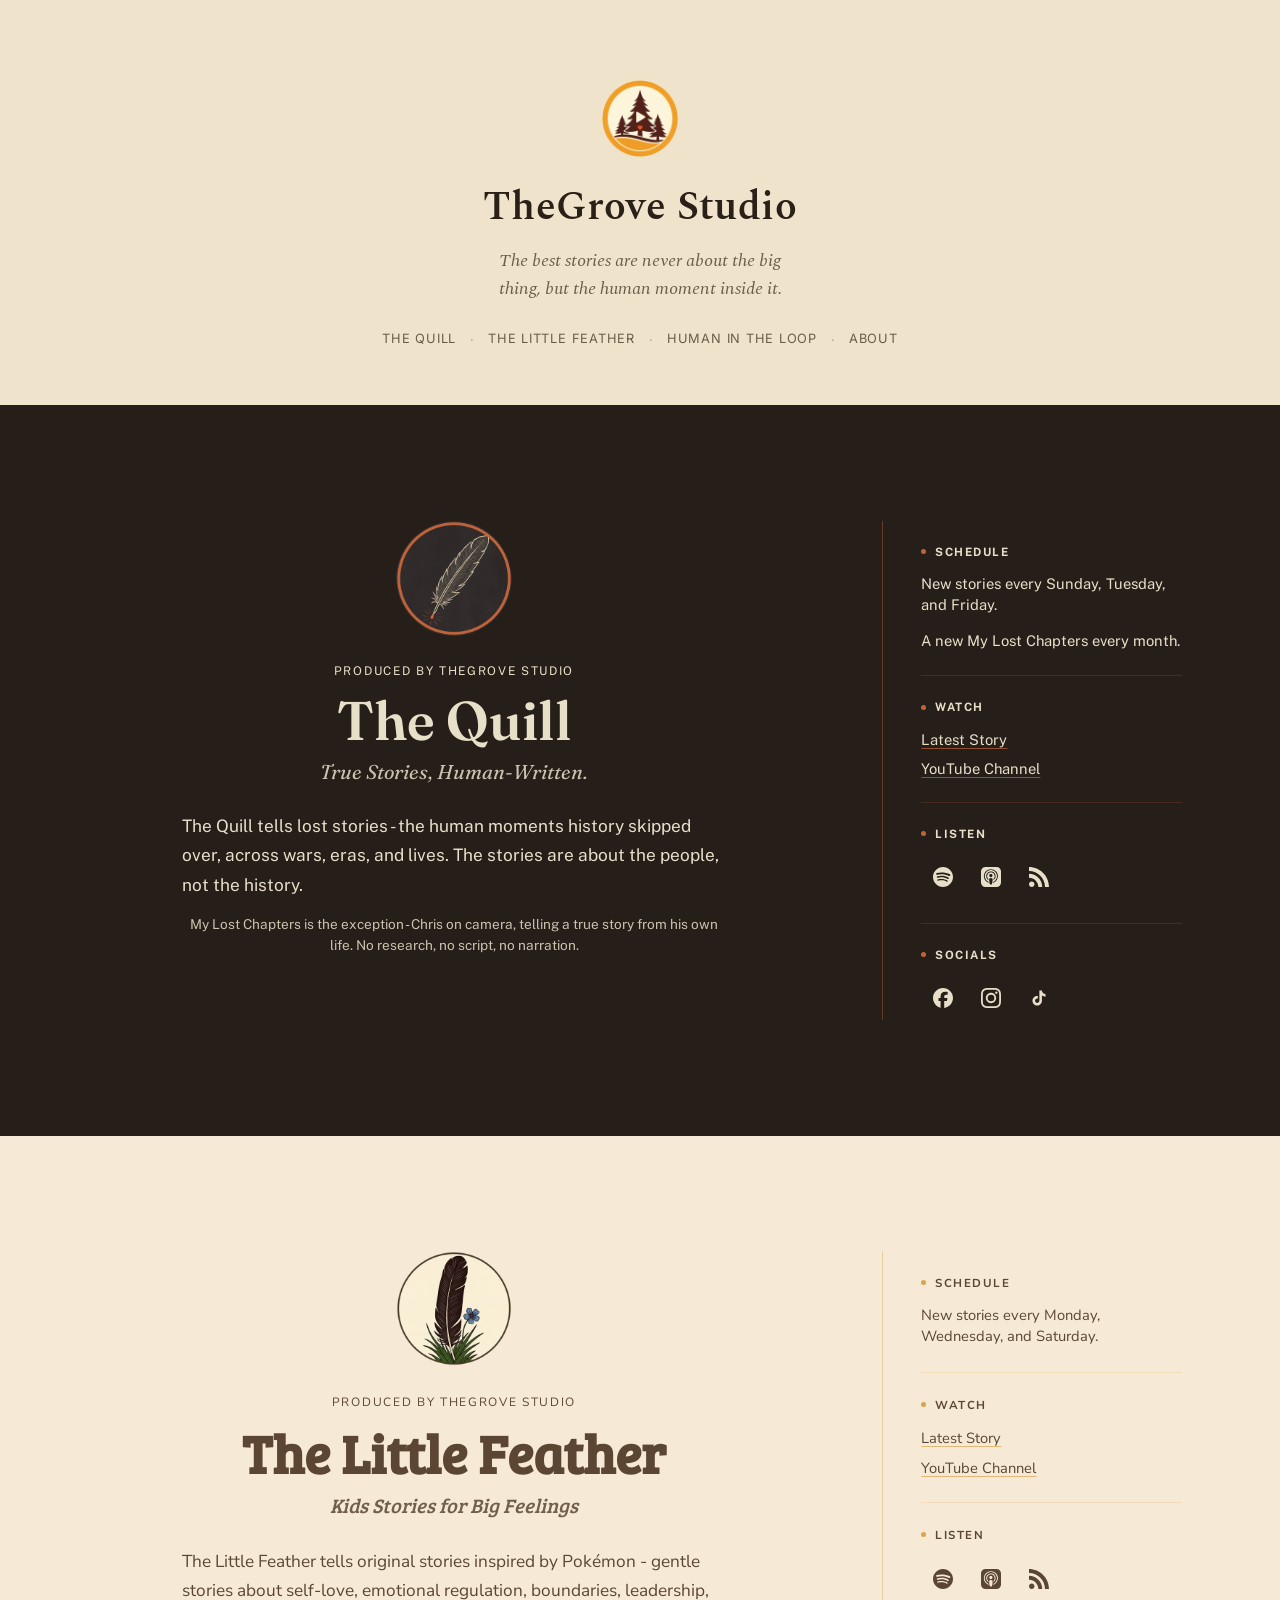
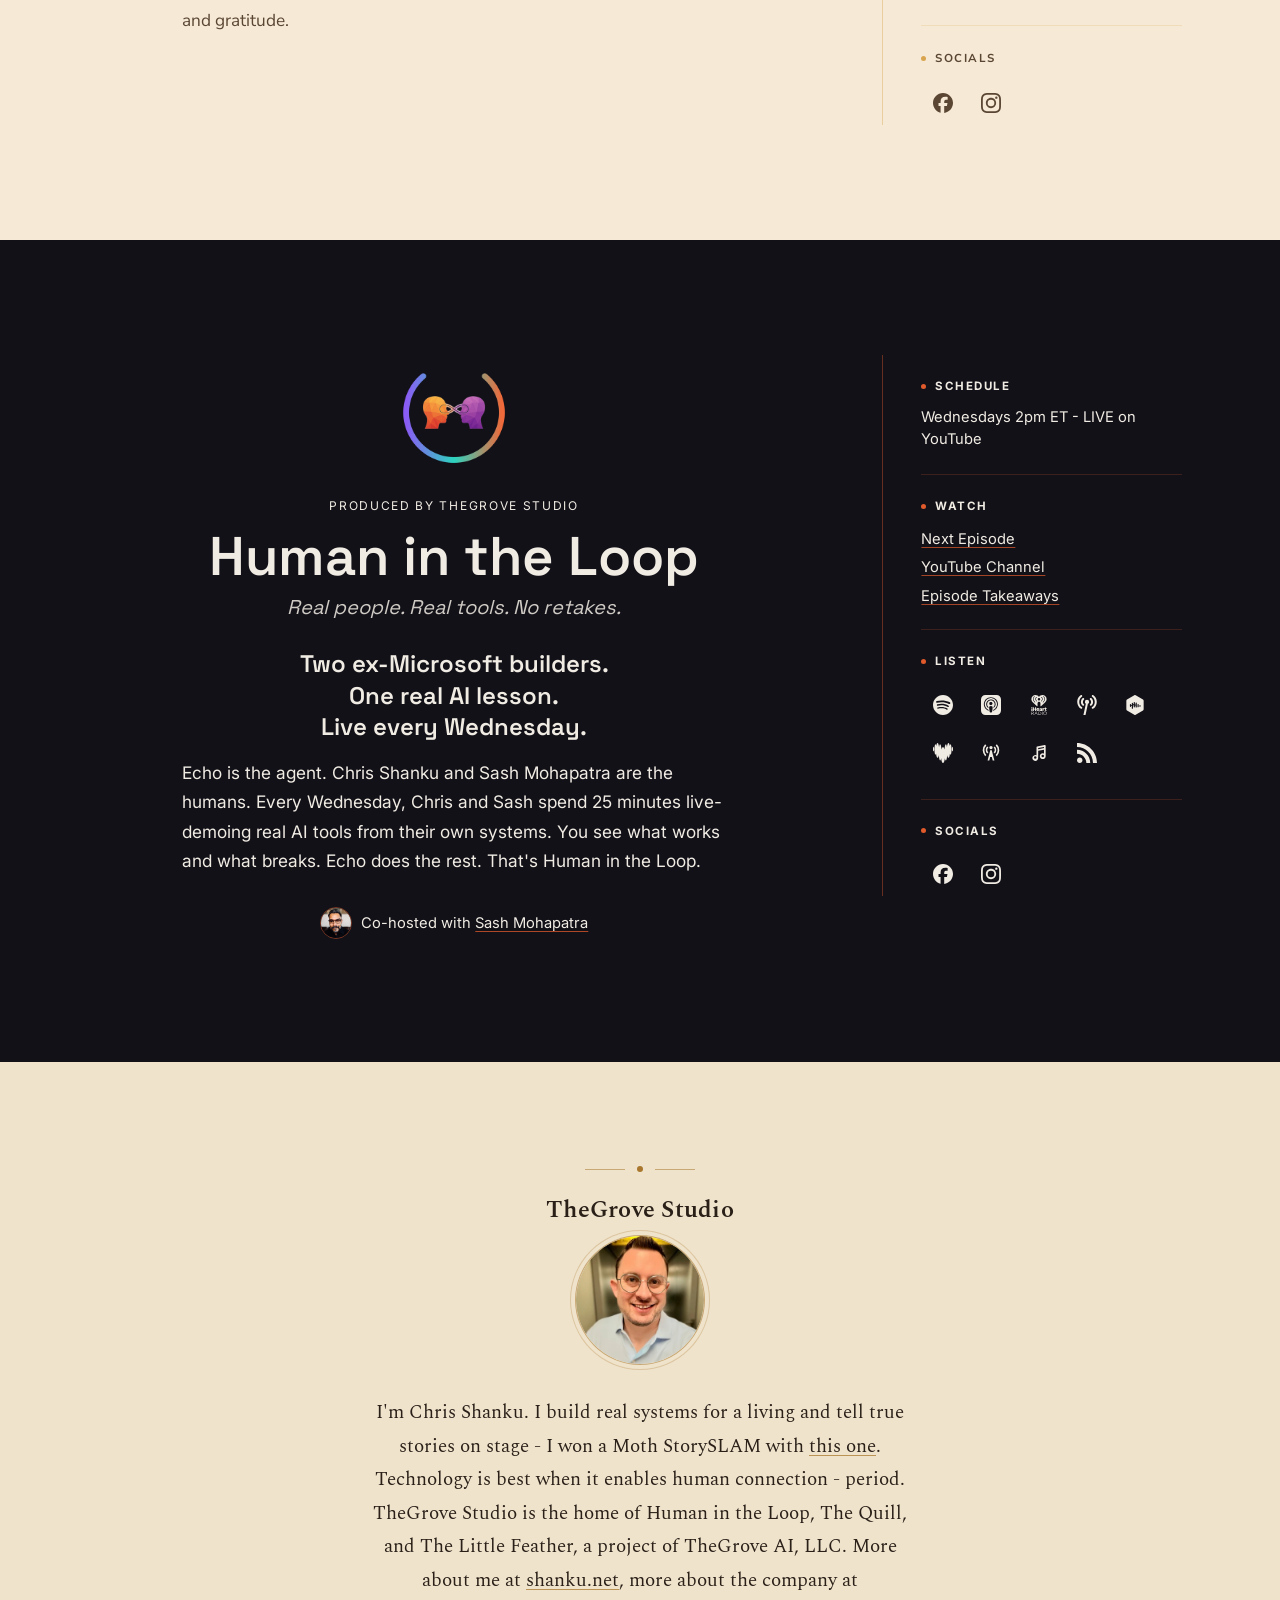
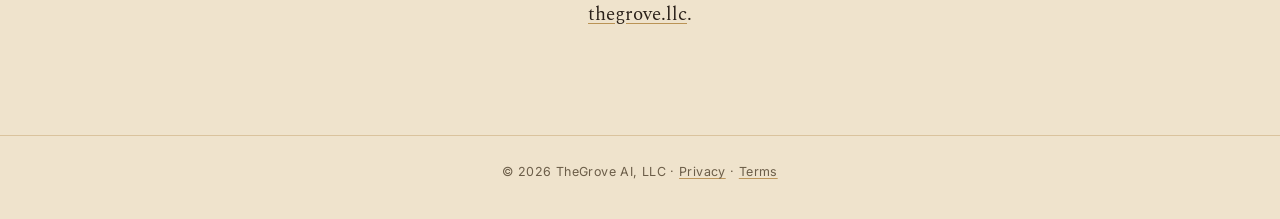
==== commit deb960fd: "feat(legal): publish privacy policy + terms, linked from every footer TikTok's developer app review " ====
--- a/index.html
+++ b/index.html
@@ -19,13 +19,13 @@
 <meta property="og:type" content="website">
 <meta name="twitter:card" content="summary_large_image">
 <meta name="twitter:image" content="https://thegrove.media/assets/og-image.png">
-<meta name="x-thegrove-media-source-sha256" content="802b47bfc1ca21426bce5581ca80a7a4dd0de98b0e58695c48193664c63eefb7">
+<meta name="x-thegrove-media-source-sha256" content="95855e76e698745880329c93c466cfe9fdb79219953e9d32557befeca8934832">
 <link rel="icon" type="image/png" href="assets/thegrove-media-badge.png?v=755b16ef">
 <link rel="preconnect" href="https://fonts.googleapis.com">
 <link rel="preconnect" href="https://fonts.gstatic.com" crossorigin>
 <link href="https://fonts.googleapis.com/css2?family=Fraunces:ital,opsz,wght@0,9..144,400;0,9..144,500;0,9..144,600;1,9..144,400&family=Public+Sans:wght@400;500;600&family=Bree+Serif&family=Nunito+Sans:wght@400;600;700&family=Space+Grotesk:wght@400;500;600;700&family=Inter:wght@400;500;600&family=Spectral:ital,wght@0,400;0,500;0,600;1,400;1,500&display=swap" rel="stylesheet">
 <link rel="stylesheet" href="css/tokens.css?v=ec3cfaac">
-<link rel="stylesheet" href="css/site.css?v=0ee4868e">
+<link rel="stylesheet" href="css/site.css?v=1a41c4df">
 </head>
 <body>
 
@@ -194,7 +194,7 @@
       </div>
     </section>
   </main>
-  <footer class="site-footer"><p>© 2026 TheGrove AI, LLC</p></footer>
+  <footer class="site-footer"><p>© 2026 TheGrove AI, LLC <span aria-hidden="true">&middot;</span> <a href="/privacy">Privacy</a> <span aria-hidden="true">&middot;</span> <a href="/terms">Terms</a></p></footer>
 </div>
 
 <script src="assets/latest-episodes.js?v=5d6933c6" defer></script>
--- a/css/site.css
+++ b/css/site.css
@@ -457,6 +457,8 @@
 .site-footer { padding: 22px 0 40px; text-align: center; }
 @media (min-width: 768px) { .site-footer { padding: 1.75rem 1.25rem 2.5rem; border-top: 1px solid rgba(var(--studio-amber-rgb), 0.3); } }
 .site-footer p { font-family: 'Inter', sans-serif; font-size: 0.78rem; letter-spacing: 0.03em; color: var(--chrome-muted); margin: 0; }
+.site-footer a { text-decoration: underline; text-decoration-color: rgba(var(--studio-amber-rgb), 0.7); text-underline-offset: 0.2em; }
+.site-footer a:hover, .site-footer a:focus-visible { color: var(--chrome-ink); text-decoration-thickness: 2px; }
 
 /* ---- motion: hover/focus micro-interactions only. Nothing ever starts
    hidden, nothing waits on JS to reveal itself. ---- */
